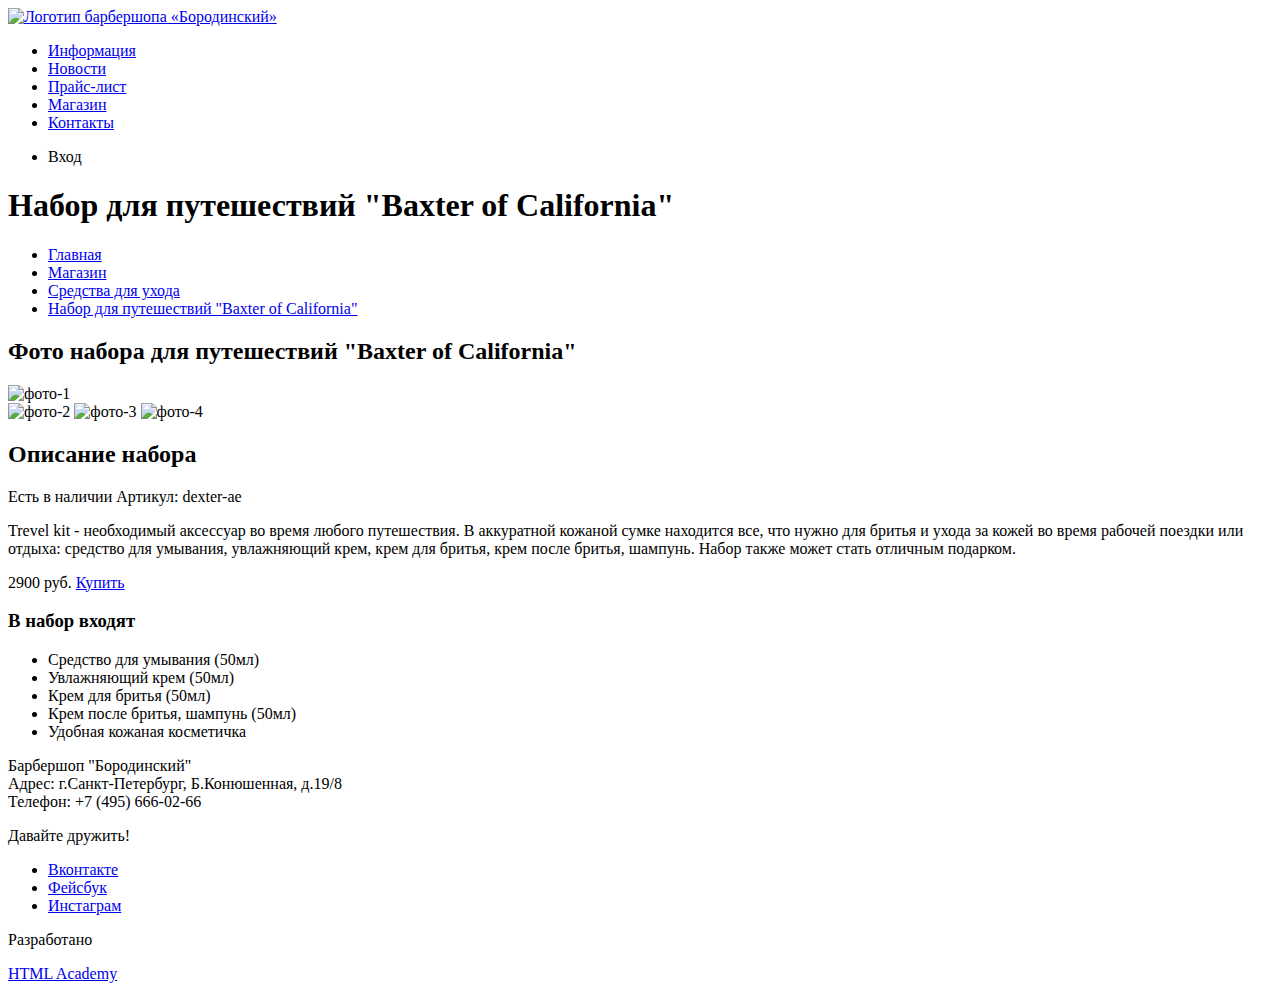
==== catalog-item.html @ 7a518662 "Разметка страниц" ====
<!DOCTYPE html>
<html lang="ru">

<head>
  <meta charset="utf-8">
  <title>Набор для путешествий "Baxter of California"</title>
</head>

<body>
  <header class="main-header">
    <nav class="main-navigation">
      <a href="index.html" class="main-header-logo">
          <img src="img/index-logo.svg" width="368" height="204" alt="Логотип барбершопа «Бородинский»">
        </a>
      <ul class="site-navigation">
        <li><a href="info.html">Информация</a></li>
        <li><a href="news.html">Новости</a></li>
        <li><a href="price.html">Прайс-лист</a></li>
        <li><a href="catalog.html">Магазин</a></li>
        <li><a href="contacts.html">Контакты</a></li>
      </ul>
      <ul class="user-navigation">
        <li class="login-link">Вход</li>
      </ul>
    </nav>
  </header>

  <main class="item-container">
    <h1 class="product-title">Набор для путешествий "Baxter of California"</h1>
    <ul class="catalog-navigation">
      <li><a href="index.html">Главная</a></li>
      <li><a href="catalog.html">Магазин</a></li>
      <li><a href="care.html">Средства для ухода</a></li>
      <li><a href="catalog-item.html">Набор для путешествий "Baxter of California"</a></li>
    </ul>

    <section class="photo">
      <h2 class="visually-hidden">Фото набора для путешествий "Baxter of California"</h2>
      <div class="big-photo">
        <img scr="img/item-photo-1.jpg" width="300" height="300" alt="фото-1">
      </div>
      <div class="small-photo">
        <img scr="img/item-photo-2.jpg" width="90" height="90" alt="фото-2">
        <img scr="img/item-photo-3.jpg" width="90" height="90" alt="фото-3">
        <img scr="img/item-photo-4.jpg" width="90" height="90" alt="фото-4">
      </div>
    </section>

    <section class="product">
      <h2 class="visually-hidden">Описание набора</h2>
      <span class="available">Есть в наличии</span>
      <span class="article-number">Артикул: dexter-ae</span>
      <p class="description-product">Trevel kit - необходимый аксессуар во время любого путешествия. В аккуратной кожаной сумке находится все, что нужно для бритья и ухода за кожей во время рабочей поездки или отдыха: средство для умывания, увлажняющий крем, крем для бритья, крем после
        бритья, шампунь. Набор также может стать отличным подарком.</p>
      <div class="price">
        <span class="price-rub">2900 руб.</span>
        <span class="buy">
            <a href="#" class="buy-button">Купить<a>
          </span>
      </div>
      <h3 class="complete">В набор входят</h2>
          <ul class="complete-name">
            <li>Средство для умывания (50мл)</li>
            <li>Увлажняющий крем (50мл)</li>
            <li>Крем для бритья (50мл)</li>
            <li>Крем после бритья, шампунь (50мл)</li>
            <li>Удобная кожаная косметичка</li>
          </ul>
      </section>
    </main>
    
    <footer class="main-footer">
      <p class="footer-contacts">
        Барбершоп "Бородинский" <br>
        Адрес: г.Санкт-Петербург, Б.Конюшенная, д.19/8 <br>
        Телефон: +7 (495) 666-02-66
      </p>
      <div class="footer-social">
        <p>Давайте дружить!</p>
        <ul>
          <li><a class="social-btn social-btn-vk" href="#">Вконтакте</a></li>
          <li><a class="social-btn social-btn-fb" href="#">Фейсбук</a></li>
          <li><a class="social-btn social-btn-inst" href="#">Инстаграм</a></li>
        </ul>
      </div>
      <p class="footer-copyright">
        <p>Разработано</p>
        <a class="btn" href="htmlacademy.ru">HTML Academy</a>
      </p>
    </footer>
  </body>
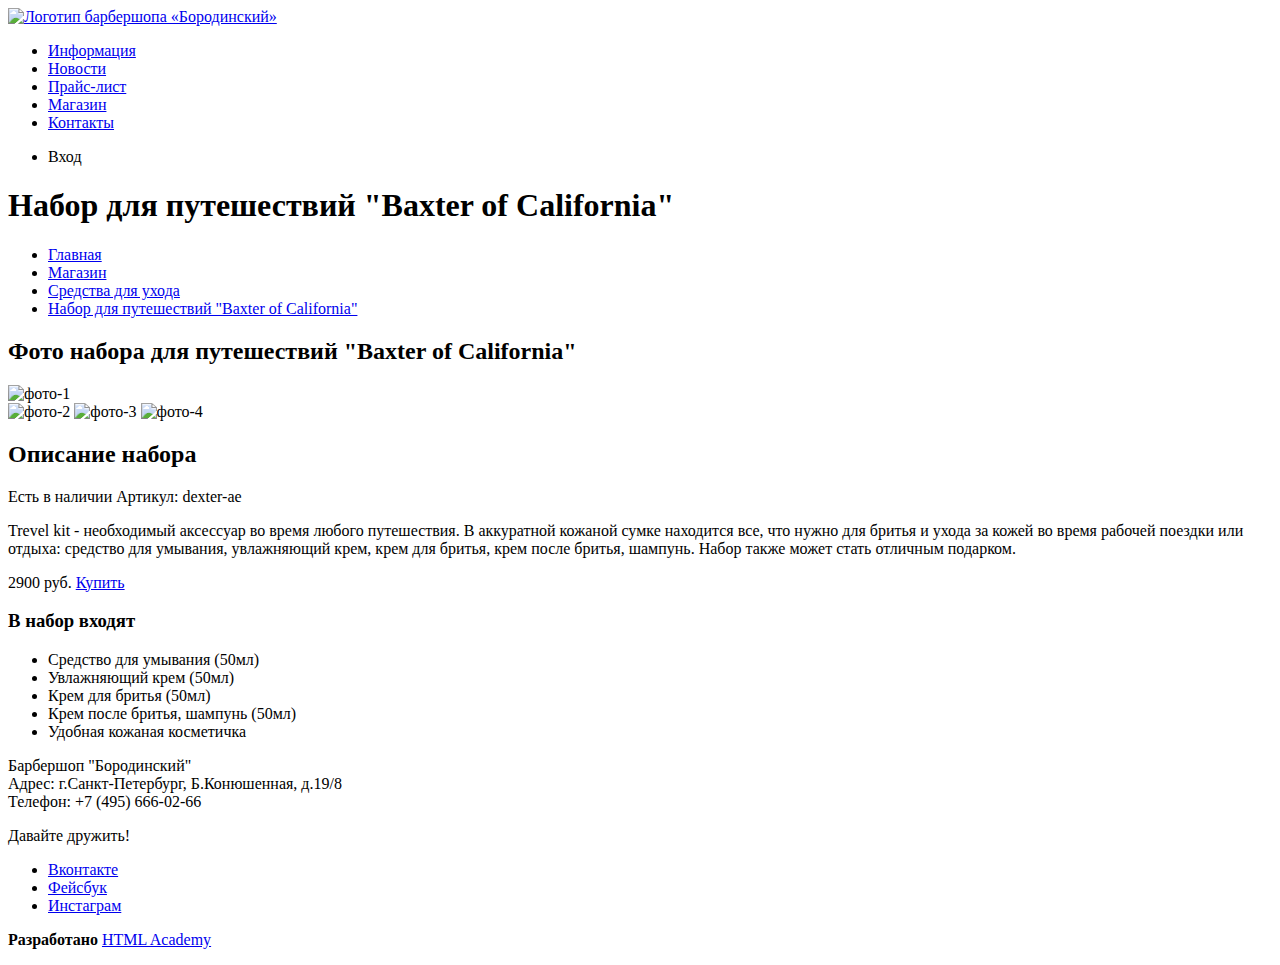
==== commit 35d6425a: "Разметка страниц. Валидация" ====
--- a/catalog-item.html
+++ b/catalog-item.html
@@ -37,12 +37,12 @@
     <section class="photo">
       <h2 class="visually-hidden">Фото набора для путешествий "Baxter of California"</h2>
       <div class="big-photo">
-        <img scr="img/item-photo-1.jpg" width="300" height="300" alt="фото-1">
+        <img src="img/item-photo-1.jpg" width="300" height="300" alt="фото-1">
       </div>
       <div class="small-photo">
-        <img scr="img/item-photo-2.jpg" width="90" height="90" alt="фото-2">
-        <img scr="img/item-photo-3.jpg" width="90" height="90" alt="фото-3">
-        <img scr="img/item-photo-4.jpg" width="90" height="90" alt="фото-4">
+        <img src="img/item-photo-2.jpg" width="90" height="90" alt="фото-2">
+        <img src="img/item-photo-3.jpg" width="90" height="90" alt="фото-3">
+        <img src="img/item-photo-4.jpg" width="90" height="90" alt="фото-4">
       </div>
     </section>
 
@@ -55,10 +55,10 @@
       <div class="price">
         <span class="price-rub">2900 руб.</span>
         <span class="buy">
-            <a href="#" class="buy-button">Купить<a>
+            <a href="#" class="buy-button">Купить</a>
           </span>
       </div>
-      <h3 class="complete">В набор входят</h2>
+      <h3 class="complete">В набор входят</h3>
           <ul class="complete-name">
             <li>Средство для умывания (50мл)</li>
             <li>Увлажняющий крем (50мл)</li>
@@ -68,7 +68,7 @@
           </ul>
       </section>
     </main>
-    
+
     <footer class="main-footer">
       <p class="footer-contacts">
         Барбершоп "Бородинский" <br>
@@ -84,7 +84,7 @@
         </ul>
       </div>
       <p class="footer-copyright">
-        <p>Разработано</p>
+        <b>Разработано</b>
         <a class="btn" href="htmlacademy.ru">HTML Academy</a>
       </p>
     </footer>
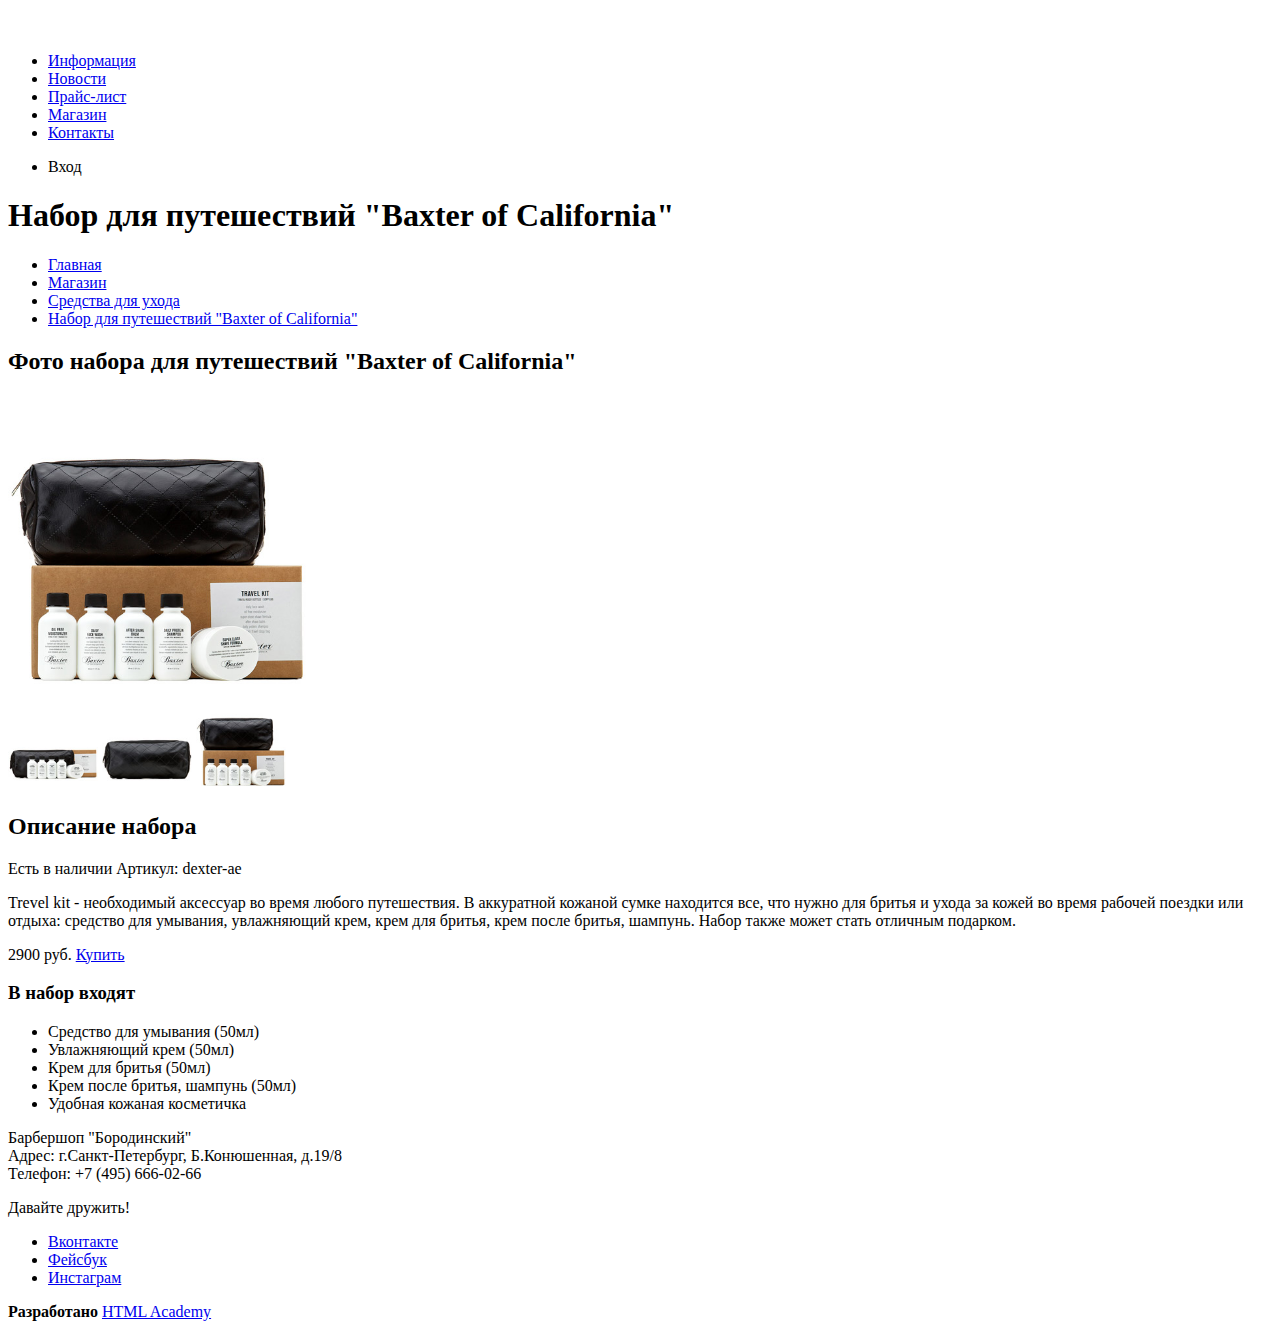
==== commit ff0d4eb2: "Изображения" ====
--- a/catalog-item.html
+++ b/catalog-item.html
@@ -10,7 +10,7 @@
   <header class="main-header">
     <nav class="main-navigation">
       <a href="index.html" class="main-header-logo">
-          <img src="img/index-logo.svg" width="368" height="204" alt="Логотип барбершопа «Бородинский»">
+          <img src="img/index-logo.svg" width="111" height="24" alt="Логотип барбершопа «Бородинский»">
         </a>
       <ul class="site-navigation">
         <li><a href="info.html">Информация</a></li>
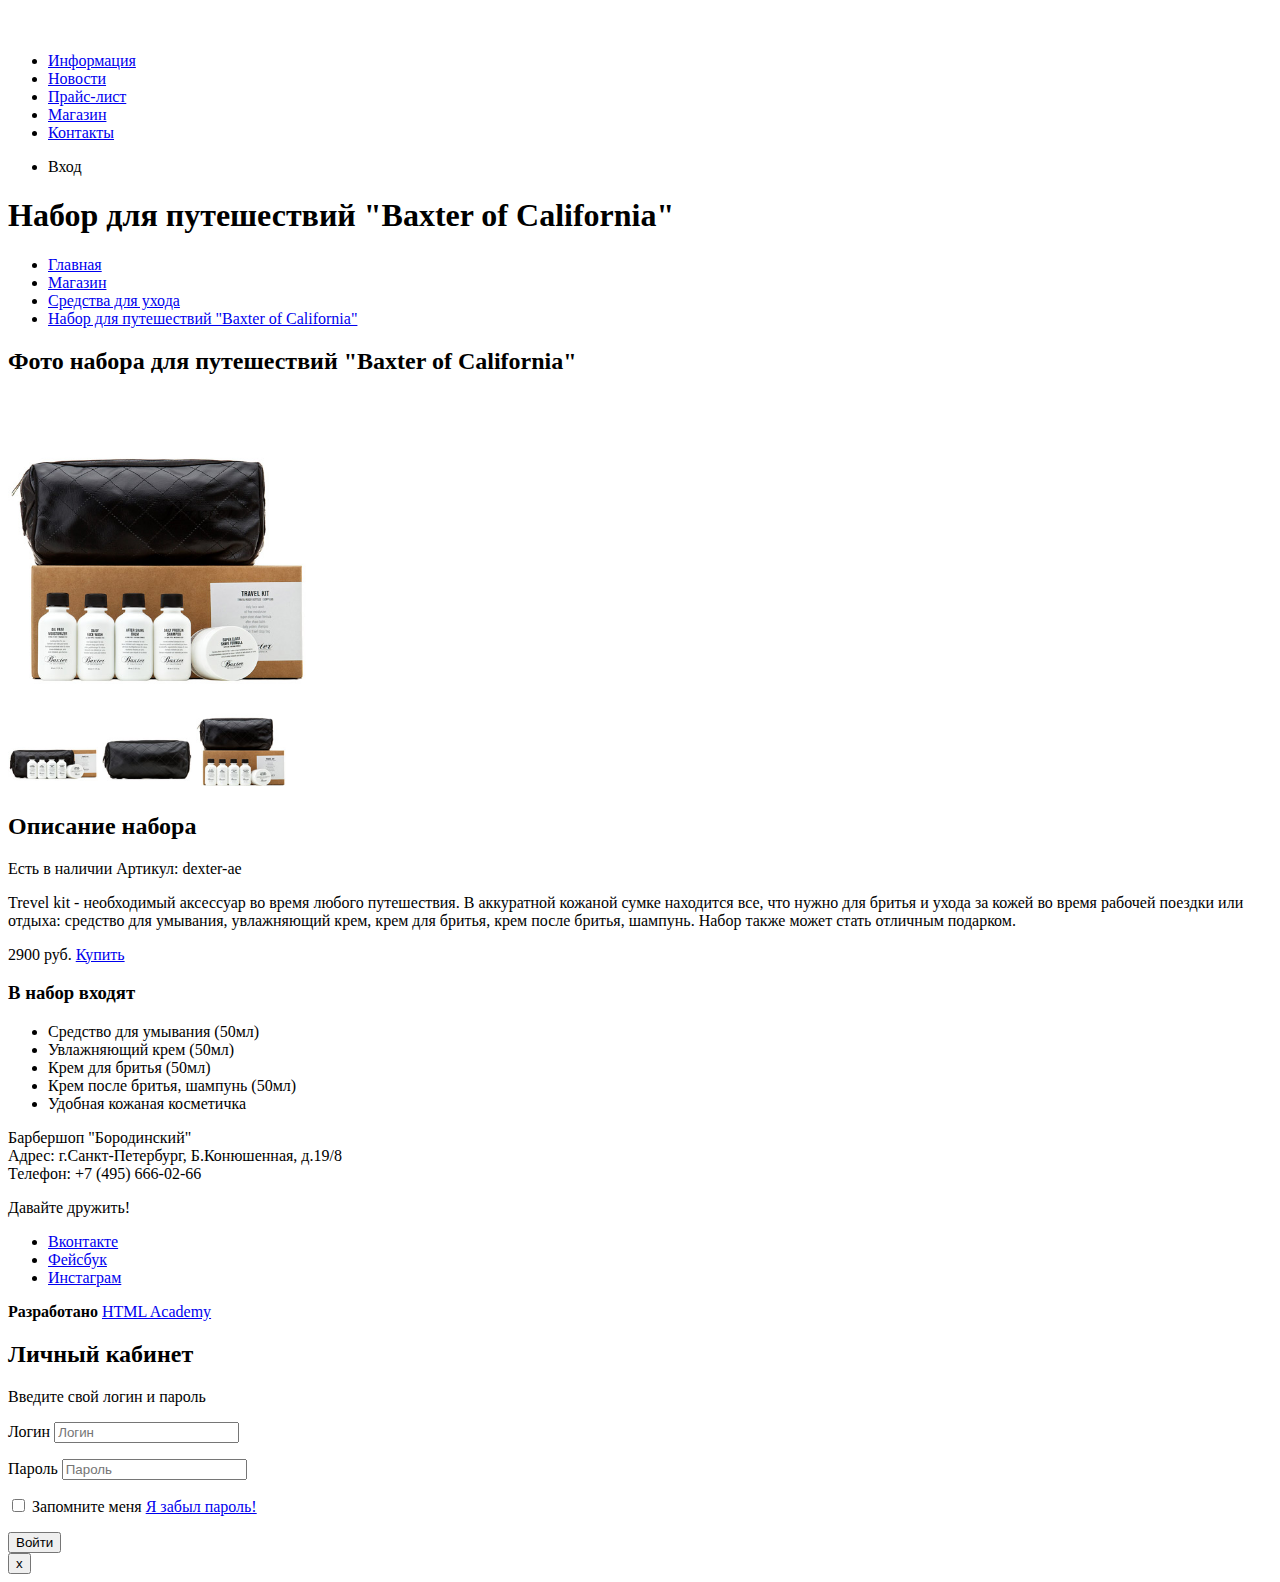
==== commit 509315bc: "Добавление форм" ====
--- a/catalog-item.html
+++ b/catalog-item.html
@@ -59,33 +59,54 @@
           </span>
       </div>
       <h3 class="complete">В набор входят</h3>
-          <ul class="complete-name">
-            <li>Средство для умывания (50мл)</li>
-            <li>Увлажняющий крем (50мл)</li>
-            <li>Крем для бритья (50мл)</li>
-            <li>Крем после бритья, шампунь (50мл)</li>
-            <li>Удобная кожаная косметичка</li>
-          </ul>
-      </section>
-    </main>
+      <ul class="complete-name">
+        <li>Средство для умывания (50мл)</li>
+        <li>Увлажняющий крем (50мл)</li>
+        <li>Крем для бритья (50мл)</li>
+        <li>Крем после бритья, шампунь (50мл)</li>
+        <li>Удобная кожаная косметичка</li>
+      </ul>
+    </section>
+  </main>
 
-    <footer class="main-footer">
-      <p class="footer-contacts">
-        Барбершоп "Бородинский" <br>
-        Адрес: г.Санкт-Петербург, Б.Конюшенная, д.19/8 <br>
-        Телефон: +7 (495) 666-02-66
+  <footer class="main-footer">
+    <p class="footer-contacts">
+      Барбершоп "Бородинский" <br> Адрес: г.Санкт-Петербург, Б.Конюшенная, д.19/8 <br> Телефон: +7 (495) 666-02-66
+    </p>
+    <div class="footer-social">
+      <p>Давайте дружить!</p>
+      <ul>
+        <li><a class="social-btn social-btn-vk" href="#">Вконтакте</a></li>
+        <li><a class="social-btn social-btn-fb" href="#">Фейсбук</a></li>
+        <li><a class="social-btn social-btn-inst" href="#">Инстаграм</a></li>
+      </ul>
+    </div>
+    <p class="footer-copyright">
+      <b>Разработано</b>
+      <a class="btn" href="htmlacademy.ru">HTML Academy</a>
+    </p>
+  </footer>
+
+  <section class="modal modal-login">
+    <h2>Личный кабинет</h2>
+    <p>Введите свой логин и пароль</p>
+    <form class="login-form" action="https://echo.htmlacademy.ru" method="post">
+      <p>
+        <label class="visually-hidden" for="user-login">Логин</label>
+        <input class="login-icon-user" id="user-login" type="text" name="login" placeholder="Логин">
       </p>
-      <div class="footer-social">
-        <p>Давайте дружить!</p>
-        <ul>
-          <li><a class="social-btn social-btn-vk" href="#">Вконтакте</a></li>
-          <li><a class="social-btn social-btn-fb" href="#">Фейсбук</a></li>
-          <li><a class="social-btn social-btn-inst" href="#">Инстаграм</a></li>
-        </ul>
-      </div>
-      <p class="footer-copyright">
-        <b>Разработано</b>
-        <a class="btn" href="htmlacademy.ru">HTML Academy</a>
+      <p>
+        <label class="visually-hidden" for="user-password">Пароль</label>
+        <input class="password-icon-user" id="user-password" type="password" name="password" placeholder="Пароль">
       </p>
-    </footer>
-  </body>
+      <p class="login-password-info">
+        <input class="visually-hidden" id="login-password-info" type="checkbox" name="remember">
+        <span class="checkbox-indicator"></span>
+        <label for="login-password-info">Запомните меня</label>
+        <a class="restore" href="#">Я забыл пароль!</a>
+      </p>
+      <button class="button" type="submit">Войти</button>
+    </form>
+    <button class="modal modal-close" type="button">x</button>
+  </section>
+</body>
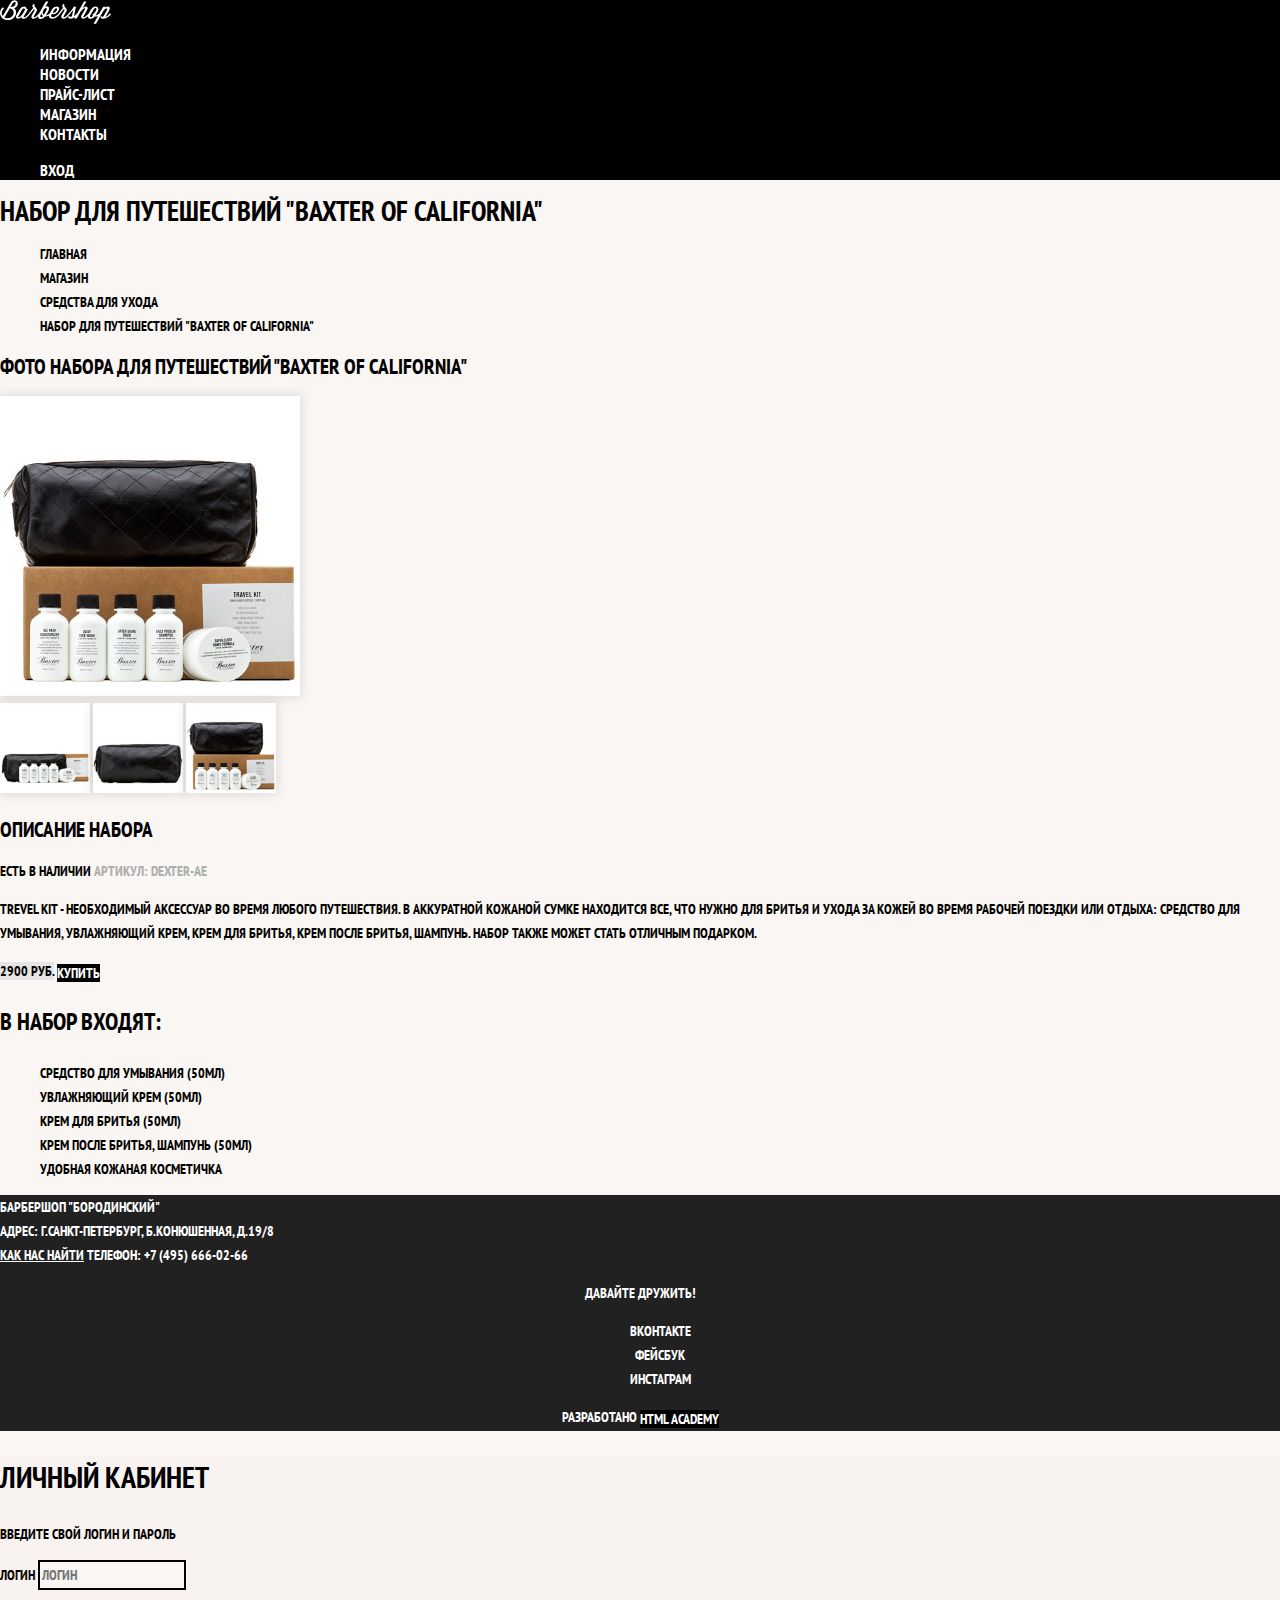
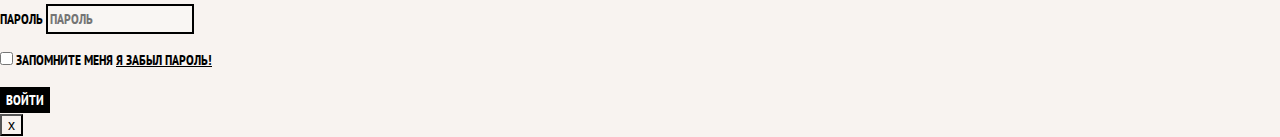
==== commit f045450c: "Начало стилизации" ====
--- a/catalog-item.html
+++ b/catalog-item.html
@@ -4,9 +4,12 @@
 <head>
   <meta charset="utf-8">
   <title>Набор для путешествий "Baxter of California"</title>
+  <link href="https://fonts.googleapis.com/css?family=PT+Sans+Narrow:400,700&amp;subset=latin,cyrillic" rel="stylesheet">
+  <link href="css/normalize.css" rel="stylesheet">
+  <link href="css/style.css" rel="stylesheet">
 </head>
 
-<body>
+<body class="inner-page">
   <header class="main-header">
     <nav class="main-navigation">
       <a href="index.html" class="main-header-logo">
@@ -55,10 +58,10 @@
       <div class="price">
         <span class="price-rub">2900 руб.</span>
         <span class="buy">
-            <a href="#" class="buy-button">Купить</a>
+            <a href="#" class="button">Купить</a>
           </span>
       </div>
-      <h3 class="complete">В набор входят</h3>
+      <h3 class="complete">В набор входят:</h3>
       <ul class="complete-name">
         <li>Средство для умывания (50мл)</li>
         <li>Увлажняющий крем (50мл)</li>
@@ -71,19 +74,20 @@
 
   <footer class="main-footer">
     <p class="footer-contacts">
-      Барбершоп "Бородинский" <br> Адрес: г.Санкт-Петербург, Б.Конюшенная, д.19/8 <br> Телефон: +7 (495) 666-02-66
+      Барбершоп "Бородинский" <br> Адрес: г.Санкт-Петербург, Б.Конюшенная, д.19/8 <br>
+      <a href="map.html">Как нас найти</a> Телефон: +7 (495) 666-02-66
     </p>
     <div class="footer-social">
-      <p>Давайте дружить!</p>
+      <b>Давайте дружить!</b>
       <ul>
-        <li><a class="social-btn social-btn-vk" href="#">Вконтакте</a></li>
-        <li><a class="social-btn social-btn-fb" href="#">Фейсбук</a></li>
-        <li><a class="social-btn social-btn-inst" href="#">Инстаграм</a></li>
+        <li><a class="social-btn" href="#">Вконтакте</a></li>
+        <li><a class="social-btn" href="#">Фейсбук</a></li>
+        <li><a class="social-btn" href="#">Инстаграм</a></li>
       </ul>
     </div>
     <p class="footer-copyright">
       <b>Разработано</b>
-      <a class="btn" href="htmlacademy.ru">HTML Academy</a>
+      <a class="button" href="htmlacademy.ru">HTML Academy</a>
     </p>
   </footer>
 
--- a/css/style.css
+++ b/css/style.css
@@ -0,0 +1,345 @@
+body {
+  margin: 0;
+  padding: 0;
+  font-family: "PT Sans Narrow", Arial, sans-serif;
+  font-size: 14px;
+  line-height: 24px;
+  font-weight: 700;
+  color: #ffffff;
+  text-transform: uppercase;
+  background-color: #000000;
+  background-image: url("img/index-backgroundg.jpg");
+  background-position: top center;
+  background-repeat: no-repeat;
+}
+
+.inner-page {
+  color: #000000;
+  background-color: #f9f6f3;
+  background-image: url("img/index-background-light.jpg");
+  background-position: 0 0;
+  background-repeat: repeat;
+}
+
+a {
+  text-decoration: none;
+}
+
+.main-navigation {
+  font-size: 16px;
+  line-height: 20px;
+  color: #ffffff;
+  background-color: #000000;
+}
+
+.site-navigation,
+.user-navigation {
+  list-style: none;
+}
+
+.site-navigation a,
+.user-navigation a {
+  color: #ffffff;
+}
+
+.site-navigation a:hover,
+.site-navigation a:focus,
+.user-navigation a:hover,
+.user-navigation a:focus {
+  background-color: #242424;
+}
+
+.features-list {
+  list-style: none;
+}
+
+.feature-item {
+  text-align: center;
+}
+
+.feature-item h3 {
+  font-size: 30px;
+  line-height: 42px;
+}
+
+.index-columns {
+  color: #000000;
+  background-color: #f8f5f2;
+  background-image: url("img/index-background-light.jpg");
+  background-position: 0 0;
+  background-repeat: repeat;
+}
+
+.index-columns h2 {
+  font-size: 30px;
+  line-height: 42px;
+}
+
+.news-list {
+  list-style: none;
+}
+
+.news-item time {
+  text-transform: none;
+}
+
+.gallery-content {
+  background-color: #cccccc;
+  border: 7px solid #ffffff;
+}
+
+.button {
+  font: inherit;
+  text-align: center;
+  color: #ffffff;
+  vertical-align: middle;
+  text-transform: uppercase;
+  background-color: #000000;
+  border: none;
+}
+
+.button:hover,
+.button:focus,
+.button:active {
+  background-color: #663d15;
+}
+
+.appointment-item input {
+  font: inherit;
+  background-color: transparent;
+  border: 2px solid #000000;
+}
+
+.appointment-item input:focus {
+  border-color: #663d15;
+}
+
+.main-footer {
+  color: #ffffff;
+  background-color: #212121;
+  background-image: url("img/index-background-dark.jpg");
+  background-position: 0 0;
+  background-repeat: repeat;
+}
+
+.footer-contacts a {
+  color: #ffffff;
+  text-decoration: underline;
+}
+
+.footer-contacts a:hover,
+.footer-contacts a:focus {
+  text-decoration: none;
+}
+
+.footer-social {
+  text-align: center;
+}
+
+.footer-social ul {
+  list-style: none;
+}
+
+.social-btn {
+  color: #ffffff;
+}
+
+.footer-copyright {
+  text-align: center;
+}
+
+.footer-copyright .button:hover,
+.footer-copyright .button:focus {
+  color: #000000;
+  background-color: #ffffff;
+}
+
+.modal {
+  color: #000000;
+  background-color: #f8f3f0;
+  background-image: url("img/index-background-light.jpg");
+  background-position: 0 0;
+  background-repeat: repeat;
+}
+
+.modal h2 {
+  font-size: 30px;
+  line-height: 42px;
+}
+
+.login-form input[type="text"],
+.login-form input[type="password"] {
+  font: inherit;
+  color: #000000;
+  text-transform: uppercase;
+  background-color: #f9f6f3;
+  border: 2px solid #000000;
+}
+
+.login-form input:focus {
+  border-color: #663d15;
+}
+
+.login-checkbox:hover,
+.login-checkbox:focus {
+  color: #663d15;
+}
+
+.login-form input:focus {
+  border-color: #663d15;
+}
+
+.login-checkbox:hover,
+.login-checkbox:focus {
+  color: #663d15;
+}
+
+.restore {
+  color: #000000;
+  text-decoration: underline;
+}
+
+.restore:hover,
+.restore:focus {
+  text-decoration: none;
+}
+
+.catalog-title {
+  font-size: 30px;
+  line-height: 42px;
+}
+
+.catalog-navigation {
+  list-style: none;
+}
+
+.catalog-navigation a {
+  color: #000000;
+}
+
+.catalog-navigation a:hover,
+.catalog-navigation a:focus {
+  text-decoration: underline;
+}
+
+a.breadcrumbs-current {
+  color: #aba9a7;
+}
+
+a.breadcrumbs-current:hover {
+  text-decoration: none;
+}
+
+.filter fieldset {
+  border: none;
+}
+
+.filter legend {
+  font-size: 24px;
+  line-height: 30px;
+}
+
+.filter ul {
+  list-style: none;
+  line-height: 18px;
+}
+
+.filter-input:hover+label,
+.filter-input:focus+label {
+  color: #663d15;
+}
+
+.filter-input:disabled+label {
+  color: #000000;
+  opacity: 0.5;
+}
+
+.product-list {
+  list-style: none;
+}
+
+.catalog-item {
+  background-color: #f8f8f8;
+  box-shadow: 0 0 10px rgba(0, 0, 0, 0.1);
+}
+
+.catalog-item:hover {
+  box-shadow: 0 0 10px rgba(0, 0, 0, 0.2);
+}
+
+.catalog-item a {
+  color: #000000;
+}
+
+.catalog-item h3 {
+  font-size: 14px;
+  line-height: 18px;
+  text-transform: none;
+}
+
+.price .price-rub {
+  font-size: 14px;
+  line-height: 20px;
+  text-align: center;
+  background-color: #e5e5e5;
+}
+
+.price .button {
+  line-height: 20px;
+  color: #ffffff;
+}
+
+.pagination-list {
+  list-style: none;
+}
+
+.pagination-item a {
+  color: #ffffff;
+  background-color: #000000;
+}
+
+.pagination-item a:hover,
+.pagination-item a:focus,
+.pagination-item a:active {
+  background-color: #663d15;
+}
+
+.pagination-item-current a {
+  color: #000000;
+  background-color: #ffffff;
+}
+
+.pagination-item-current a:hover,
+.pagination-item-current a:focus,
+.pagination-item-current a:active {
+  color: #000000;
+  background-color: #ffffff;
+}
+
+.big-photo img {
+  box-shadow: 0 0 10px 2px rgba(0, 0, 0, 0.1);
+}
+
+.small-photo img {
+  box-shadow: 0 0 10px 2px rgba(0, 0, 0, 0.1);
+}
+
+.article-number {
+  text-align: right;
+  color: #aeaeae;
+}
+
+.price-rub {
+  line-height: 20px;
+  text-align: center;
+  background-color: #e5e5e5;
+}
+
+.complete {
+  font-size: 24px;
+  line-height: 30px;
+}
+
+.complete-name {
+  list-style: none;
+}
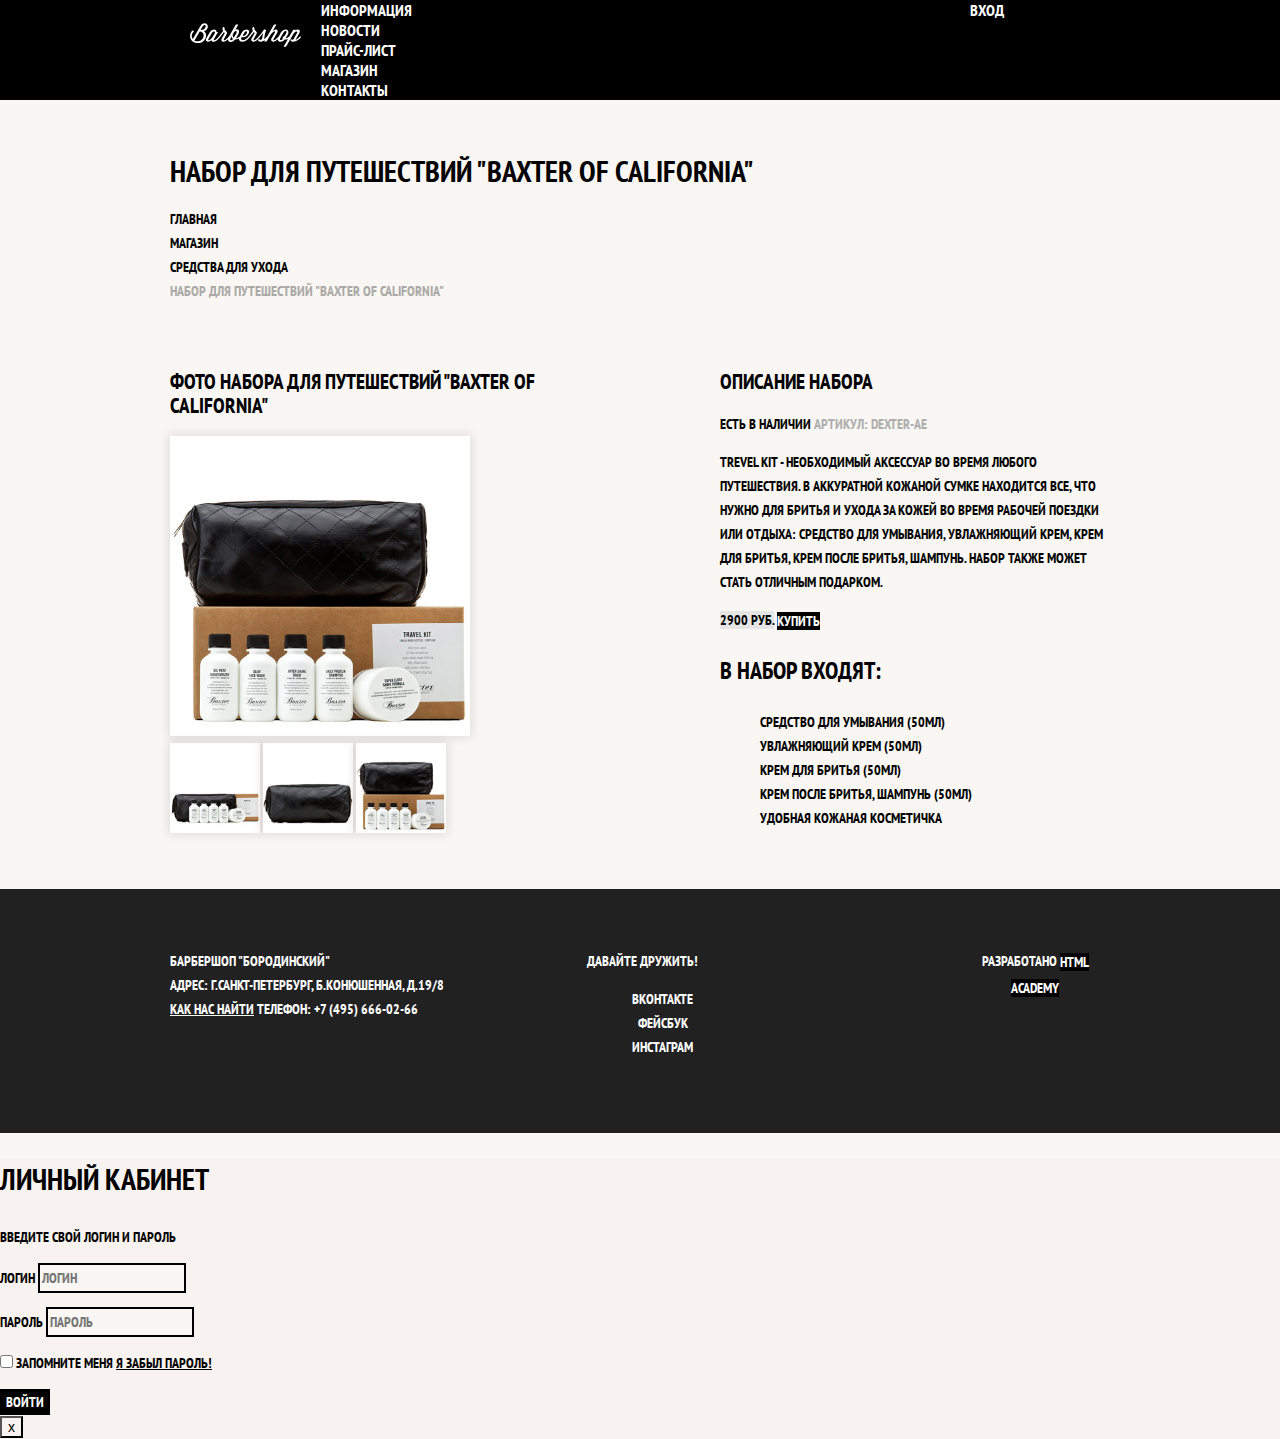
==== commit 8a130088: "Построение сетки" ====
--- a/catalog-item.html
+++ b/catalog-item.html
@@ -11,7 +11,7 @@
 
 <body class="inner-page">
   <header class="main-header">
-    <nav class="main-navigation">
+    <nav class="main-navigation container">
       <a href="index.html" class="main-header-logo">
           <img src="img/index-logo.svg" width="111" height="24" alt="Логотип барбершопа «Бородинский»">
         </a>
@@ -28,67 +28,70 @@
     </nav>
   </header>
 
-  <main class="item-container">
-    <h1 class="product-title">Набор для путешествий "Baxter of California"</h1>
+  <main class="container">
+    <h1 class="catalog-title">Набор для путешествий "Baxter of California"</h1>
     <ul class="catalog-navigation">
       <li><a href="index.html">Главная</a></li>
       <li><a href="catalog.html">Магазин</a></li>
       <li><a href="care.html">Средства для ухода</a></li>
-      <li><a href="catalog-item.html">Набор для путешествий "Baxter of California"</a></li>
+      <li><a class="breadcrumbs-current">Набор для путешествий "Baxter of California"</a></li>
     </ul>
+    <div class="catalog-columns">
+      <section class="photo">
+        <h2 class="visually-hidden">Фото набора для путешествий "Baxter of California"</h2>
+        <div class="big-photo">
+          <img src="img/item-photo-1.jpg" width="300" height="300" alt="фото-1">
+        </div>
+        <div class="small-photo">
+          <img src="img/item-photo-2.jpg" width="90" height="90" alt="фото-2">
+          <img src="img/item-photo-3.jpg" width="90" height="90" alt="фото-3">
+          <img src="img/item-photo-4.jpg" width="90" height="90" alt="фото-4">
+        </div>
+      </section>
 
-    <section class="photo">
-      <h2 class="visually-hidden">Фото набора для путешествий "Baxter of California"</h2>
-      <div class="big-photo">
-        <img src="img/item-photo-1.jpg" width="300" height="300" alt="фото-1">
-      </div>
-      <div class="small-photo">
-        <img src="img/item-photo-2.jpg" width="90" height="90" alt="фото-2">
-        <img src="img/item-photo-3.jpg" width="90" height="90" alt="фото-3">
-        <img src="img/item-photo-4.jpg" width="90" height="90" alt="фото-4">
-      </div>
-    </section>
-
-    <section class="product">
-      <h2 class="visually-hidden">Описание набора</h2>
-      <span class="available">Есть в наличии</span>
-      <span class="article-number">Артикул: dexter-ae</span>
-      <p class="description-product">Trevel kit - необходимый аксессуар во время любого путешествия. В аккуратной кожаной сумке находится все, что нужно для бритья и ухода за кожей во время рабочей поездки или отдыха: средство для умывания, увлажняющий крем, крем для бритья, крем после
-        бритья, шампунь. Набор также может стать отличным подарком.</p>
-      <div class="price">
-        <span class="price-rub">2900 руб.</span>
-        <span class="buy">
+      <section class="product-info">
+        <h2 class="visually-hidden">Описание набора</h2>
+        <span class="available">Есть в наличии</span>
+        <span class="article-number">Артикул: dexter-ae</span>
+        <p class="description-product">Trevel kit - необходимый аксессуар во время любого путешествия. В аккуратной кожаной сумке находится все, что нужно для бритья и ухода за кожей во время рабочей поездки или отдыха: средство для умывания, увлажняющий крем, крем для бритья, крем
+          после бритья, шампунь. Набор также может стать отличным подарком.</p>
+        <div class="price">
+          <span class="price-rub">2900 руб.</span>
+          <span class="buy">
             <a href="#" class="button">Купить</a>
           </span>
-      </div>
-      <h3 class="complete">В набор входят:</h3>
-      <ul class="complete-name">
-        <li>Средство для умывания (50мл)</li>
-        <li>Увлажняющий крем (50мл)</li>
-        <li>Крем для бритья (50мл)</li>
-        <li>Крем после бритья, шампунь (50мл)</li>
-        <li>Удобная кожаная косметичка</li>
-      </ul>
-    </section>
+        </div>
+        <h3 class="complete">В набор входят:</h3>
+        <ul class="complete-name">
+          <li>Средство для умывания (50мл)</li>
+          <li>Увлажняющий крем (50мл)</li>
+          <li>Крем для бритья (50мл)</li>
+          <li>Крем после бритья, шампунь (50мл)</li>
+          <li>Удобная кожаная косметичка</li>
+        </ul>
+      </section>
+    </div>
   </main>
 
   <footer class="main-footer">
-    <p class="footer-contacts">
-      Барбершоп "Бородинский" <br> Адрес: г.Санкт-Петербург, Б.Конюшенная, д.19/8 <br>
-      <a href="map.html">Как нас найти</a> Телефон: +7 (495) 666-02-66
-    </p>
-    <div class="footer-social">
-      <b>Давайте дружить!</b>
-      <ul>
-        <li><a class="social-btn" href="#">Вконтакте</a></li>
-        <li><a class="social-btn" href="#">Фейсбук</a></li>
-        <li><a class="social-btn" href="#">Инстаграм</a></li>
-      </ul>
+    <div class="container">
+      <p class="footer-contacts">
+        Барбершоп "Бородинский" <br> Адрес: г.Санкт-Петербург, Б.Конюшенная, д.19/8 <br>
+        <a href="map.html">Как нас найти</a> Телефон: +7 (495) 666-02-66
+      </p>
+      <div class="footer-social">
+        <b>Давайте дружить!</b>
+        <ul>
+          <li><a class="social-btn" href="#">Вконтакте</a></li>
+          <li><a class="social-btn" href="#">Фейсбук</a></li>
+          <li><a class="social-btn" href="#">Инстаграм</a></li>
+        </ul>
+      </div>
+      <p class="footer-copyright">
+        <b>Разработано</b>
+        <a class="button" href="htmlacademy.ru">HTML Academy</a>
+      </p>
     </div>
-    <p class="footer-copyright">
-      <b>Разработано</b>
-      <a class="button" href="htmlacademy.ru">HTML Academy</a>
-    </p>
   </footer>
 
   <section class="modal modal-login">
--- a/css/style.css
+++ b/css/style.css
@@ -13,6 +13,16 @@
   background-repeat: no-repeat;
 }
 
+.container {
+  width: 940px;
+  margin: 0 auto;
+  padding: 0 10px;
+}
+
+.main-header {
+  margin-bottom: 75px;
+}
+
 .inner-page {
   color: #000000;
   background-color: #f9f6f3;
@@ -21,39 +31,100 @@
   background-repeat: repeat;
 }
 
+.inner-page .main-header {
+  margin-bottom: 50px;
+  background-color: #000000;
+}
+
+.inner-page .main-header-logo {
+  order: 0;
+  width: 111px;
+  height: 24px;
+  padding: 23px 20px;
+}
+
 a {
   text-decoration: none;
 }
 
 .main-navigation {
+  display: flex;
+  flex-direction: column;
+  align-items: center;
   font-size: 16px;
   line-height: 20px;
   color: #ffffff;
   background-color: #000000;
 }
 
-.site-navigation,
+.inner-page .main-navigation {
+  align-items: flex-start;
+  flex-direction: row;
+}
+
+.main-header-logo {
+  order: 2;
+  width: 368px;
+  height: 153px;
+}
+
+.main-navigation-wrapper {
+  width: 100%;
+  margin-bottom: 60px;
+  background-color: #000000;
+}
+
+.main-navigation-wrapper .container {
+  display: flex;
+  justify-content: space-between;
+}
+
+.site-navigation {
+  width: 620px;
+  margin: 0;
+  padding: 0;
+  list-style: none;
+}
+
 .user-navigation {
-  list-style: none;
-}
-
-.site-navigation a,
-.user-navigation a {
-  color: #ffffff;
-}
-
-.site-navigation a:hover,
-.site-navigation a:focus,
-.user-navigation a:hover,
-.user-navigation a:focus {
+  width: 140px;
+  margin: 0;
+  padding: 0;
+  list-style: none;
+}
+
+.inner-page .user-navigation {
+  margin-left: auto;
+}
+
+.catalog-title {
+  margin: 0;
+  margin-bottom: 15px;
+  padding: 0;
+}
+
+.site-navigation a, .user-navigation a {
+  color: #ffffff;
+}
+
+.site-navigation a:hover, .site-navigation a:focus, .user-navigation a:hover, .user-navigation a:focus {
   background-color: #242424;
 }
 
+.features {
+  margin-bottom: 80px;
+}
+
 .features-list {
+  display: flex;
+  justify-content: space-between;
+  margin: 0;
+  padding: 0;
   list-style: none;
 }
 
 .feature-item {
+  width: 300px;
   text-align: center;
 }
 
@@ -63,6 +134,10 @@
 }
 
 .index-columns {
+  display: flex;
+  justify-content: space-between;
+  padding: 50px 80px;
+  margin-bottom: 35px;
   color: #000000;
   background-color: #f8f5f2;
   background-image: url("img/index-background-light.jpg");
@@ -75,12 +150,20 @@
   line-height: 42px;
 }
 
+.news {
+  width: 380px;
+}
+
 .news-list {
   list-style: none;
 }
 
 .news-item time {
   text-transform: none;
+}
+
+.gallery {
+  width: 300px;
 }
 
 .gallery-content {
@@ -88,6 +171,10 @@
   border: 7px solid #ffffff;
 }
 
+.contacts {
+  width: 380px;
+}
+
 .button {
   font: inherit;
   text-align: center;
@@ -98,10 +185,12 @@
   border: none;
 }
 
-.button:hover,
-.button:focus,
-.button:active {
+.button:hover, .button:focus, .button:active {
   background-color: #663d15;
+}
+
+.appointment {
+  width: 300px;
 }
 
 .appointment-item input {
@@ -114,7 +203,54 @@
   border-color: #663d15;
 }
 
+.inner-page .catalog-navigation {
+  padding: 0;
+  margin: 0;
+  margin-bottom: 50px;
+}
+
+.catalog-columns {
+  display: flex;
+  justify-content: space-between;
+}
+
+.filter {
+  width: 180px;
+}
+
+.product {
+  width: 700px;
+}
+
+.product-list {
+  display: flex;
+  flex-wrap: wrap;
+  padding: 0;
+  margin: 0;
+  list-style: none;
+}
+
+.catalog-item {
+  width: 220px;
+  margin-bottom: 20px;
+  margin-right: 20px;
+}
+
+.catalog-item:nth-child(3n) {
+  margin-right: 0;
+}
+
+.photo {
+  width: 460px;
+}
+
+.product-info {
+  width: 390px;
+}
+
 .main-footer {
+  padding: 60px 0;
+  margin-top: 65px;
   color: #ffffff;
   background-color: #212121;
   background-image: url("img/index-background-dark.jpg");
@@ -122,17 +258,32 @@
   background-repeat: repeat;
 }
 
+.inner-page .main-footer {
+  margin-top: 45px;
+}
+
+.main-footer .container {
+  display: flex;
+}
+
+.footer-contacts {
+  width: 320px;
+  margin: 0;
+  margin-right: 80px;
+}
+
 .footer-contacts a {
   color: #ffffff;
   text-decoration: underline;
 }
 
-.footer-contacts a:hover,
-.footer-contacts a:focus {
+.footer-contacts a:hover, .footer-contacts a:focus {
   text-decoration: none;
 }
 
 .footer-social {
+  width: 145px;
+  min-height: 100px;
   text-align: center;
 }
 
@@ -145,11 +296,13 @@
 }
 
 .footer-copyright {
-  text-align: center;
-}
-
-.footer-copyright .button:hover,
-.footer-copyright .button:focus {
+  width: 150px;
+  margin: 0;
+  margin-left: auto;
+  text-align: center;
+}
+
+.footer-copyright .button:hover, .footer-copyright .button:focus {
   color: #000000;
   background-color: #ffffff;
 }
@@ -167,8 +320,7 @@
   line-height: 42px;
 }
 
-.login-form input[type="text"],
-.login-form input[type="password"] {
+.login-form input[type="text"], .login-form input[type="password"] {
   font: inherit;
   color: #000000;
   text-transform: uppercase;
@@ -180,8 +332,7 @@
   border-color: #663d15;
 }
 
-.login-checkbox:hover,
-.login-checkbox:focus {
+.login-checkbox:hover, .login-checkbox:focus {
   color: #663d15;
 }
 
@@ -189,8 +340,7 @@
   border-color: #663d15;
 }
 
-.login-checkbox:hover,
-.login-checkbox:focus {
+.login-checkbox:hover, .login-checkbox:focus {
   color: #663d15;
 }
 
@@ -199,8 +349,7 @@
   text-decoration: underline;
 }
 
-.restore:hover,
-.restore:focus {
+.restore:hover, .restore:focus {
   text-decoration: none;
 }
 
@@ -217,8 +366,7 @@
   color: #000000;
 }
 
-.catalog-navigation a:hover,
-.catalog-navigation a:focus {
+.catalog-navigation a:hover, .catalog-navigation a:focus {
   text-decoration: underline;
 }
 
@@ -244,8 +392,7 @@
   line-height: 18px;
 }
 
-.filter-input:hover+label,
-.filter-input:focus+label {
+.filter-input:hover+label, .filter-input:focus+label {
   color: #663d15;
 }
 
@@ -290,6 +437,9 @@
 }
 
 .pagination-list {
+  margin: 0;
+  padding: 0;
+  margin-bottom: 25px;
   list-style: none;
 }
 
@@ -298,9 +448,7 @@
   background-color: #000000;
 }
 
-.pagination-item a:hover,
-.pagination-item a:focus,
-.pagination-item a:active {
+.pagination-item a:hover, .pagination-item a:focus, .pagination-item a:active {
   background-color: #663d15;
 }
 
@@ -309,9 +457,7 @@
   background-color: #ffffff;
 }
 
-.pagination-item-current a:hover,
-.pagination-item-current a:focus,
-.pagination-item-current a:active {
+.pagination-item-current a:hover, .pagination-item-current a:focus, .pagination-item-current a:active {
   color: #000000;
   background-color: #ffffff;
 }
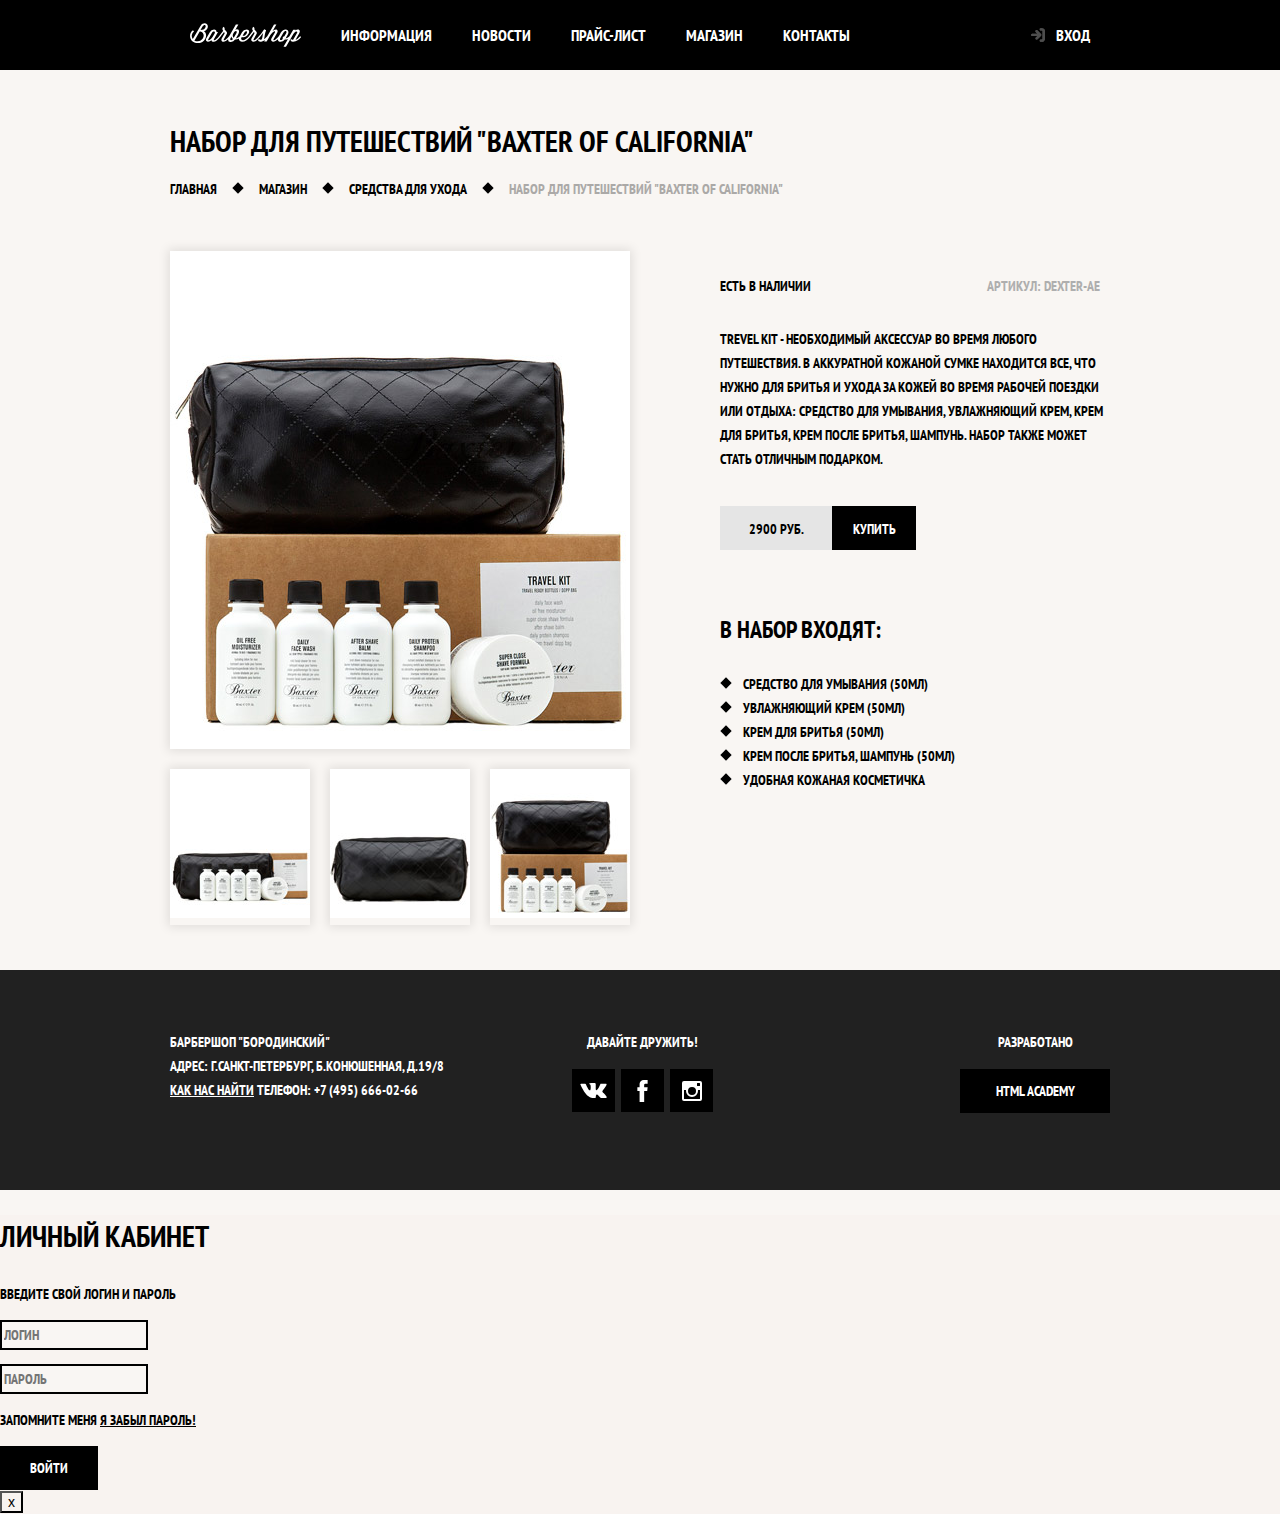
==== commit f0aed08e: "Верстка декоративных элементов" ====
--- a/catalog-item.html
+++ b/catalog-item.html
@@ -23,7 +23,7 @@
         <li><a href="contacts.html">Контакты</a></li>
       </ul>
       <ul class="user-navigation">
-        <li class="login-link">Вход</li>
+        <li><a class="login-link" href="login.html">Вход</a></li>
       </ul>
     </nav>
   </header>
@@ -40,19 +40,21 @@
       <section class="photo">
         <h2 class="visually-hidden">Фото набора для путешествий "Baxter of California"</h2>
         <div class="big-photo">
-          <img src="img/item-photo-1.jpg" width="300" height="300" alt="фото-1">
+          <img src="img/item-photo-1.jpg" width="460" height="498" alt="фото-1">
         </div>
-        <div class="small-photo">
-          <img src="img/item-photo-2.jpg" width="90" height="90" alt="фото-2">
-          <img src="img/item-photo-3.jpg" width="90" height="90" alt="фото-3">
-          <img src="img/item-photo-4.jpg" width="90" height="90" alt="фото-4">
-        </div>
+        <ul class="small-photo">
+          <li><img src="img/item-photo-2.jpg" width="140" height="149" alt="фото-2"></li>
+          <li><img src="img/item-photo-3.jpg" width="140" height="149" alt="фото-3"></li>
+          <li><img src="img/item-photo-4.jpg" width="140" height="149" alt="фото-4"></li>
+        </ul>
       </section>
 
       <section class="product-info">
         <h2 class="visually-hidden">Описание набора</h2>
+        <div class="product-container">
         <span class="available">Есть в наличии</span>
         <span class="article-number">Артикул: dexter-ae</span>
+      </div>
         <p class="description-product">Trevel kit - необходимый аксессуар во время любого путешествия. В аккуратной кожаной сумке находится все, что нужно для бритья и ухода за кожей во время рабочей поездки или отдыха: средство для умывания, увлажняющий крем, крем для бритья, крем
           после бритья, шампунь. Набор также может стать отличным подарком.</p>
         <div class="price">
@@ -75,23 +77,24 @@
 
   <footer class="main-footer">
     <div class="container">
-      <p class="footer-contacts">
-        Барбершоп "Бородинский" <br> Адрес: г.Санкт-Петербург, Б.Конюшенная, д.19/8 <br>
-        <a href="map.html">Как нас найти</a> Телефон: +7 (495) 666-02-66
-      </p>
-      <div class="footer-social">
-        <b>Давайте дружить!</b>
-        <ul>
-          <li><a class="social-btn" href="#">Вконтакте</a></li>
-          <li><a class="social-btn" href="#">Фейсбук</a></li>
-          <li><a class="social-btn" href="#">Инстаграм</a></li>
-        </ul>
-      </div>
-      <p class="footer-copyright">
-        <b>Разработано</b>
-        <a class="button" href="htmlacademy.ru">HTML Academy</a>
-      </p>
+    <p class="footer-contacts">
+      Барбершоп "Бородинский" <br> Адрес: г.Санкт-Петербург, Б.Конюшенная, д.19/8 <br>
+      <a href="map.html">Как нас найти</a> Телефон: +7 (495) 666-02-66
+    </p>
+    <div class="footer-social">
+      <b>Давайте дружить!</b>
+      <ul>
+        <li><a class="social-btn" href="#"><span class="visually-hidden">Вконтакте</span><svg xmlns="http://www.w3.org/2000/svg" width="27" height="15" viewBox="0 0 26.14 14.91"><path d="M26 13.47l-.09-.17a13.55 13.55 0 0 0-2.6-3q-.87-.83-1.1-1.12A1 1 0 0 1 22 8a10.27 10.27 0 0 1 1.22-1.78l.88-1.16q2.35-3.13 2-4L26 .94a.8.8 0 0 0-.4-.22 2.14 2.14 0 0 0-.87 0h-3.92a.51.51 0 0 0-.27 0h-.3a.6.6 0 0 0-.15.14.93.93 0 0 0-.14.24 22.22 22.22 0 0 1-1.46 3.06q-.5.84-.93 1.46a7 7 0 0 1-.71.91 4.94 4.94 0 0 1-.52.47q-.23.18-.35.15l-.23-.05a.9.9 0 0 1-.31-.33 1.49 1.49 0 0 1-.16-.53V1.6a3.14 3.14 0 0 0 0-.62 2.12 2.12 0 0 0-.14-.44.73.73 0 0 0-.28-.33 1.57 1.57 0 0 0-.46-.18A9 9 0 0 0 12.57 0a8.93 8.93 0 0 0-3.25.33 1.83 1.83 0 0 0-.52.41q-.25.3-.07.33a1.67 1.67 0 0 1 1.16.59l.08.16a2.6 2.6 0 0 1 .19.63 6.32 6.32 0 0 1 .12 1 10.59 10.59 0 0 1 0 1.7q-.07.71-.13 1.1a2.21 2.21 0 0 1-.18.64 2.69 2.69 0 0 1-.16.3l-.07.07a1 1 0 0 1-.37.07.86.86 0 0 1-.46-.19 3.27 3.27 0 0 1-.56-.52 7 7 0 0 1-.66-.93q-.37-.6-.76-1.42l-.22-.39q-.2-.38-.56-1.11t-.62-1.43A.9.9 0 0 0 5.2.9h-.07a.93.93 0 0 0-.22-.16A1.44 1.44 0 0 0 4.6.65L.87.68A1 1 0 0 0 .1.94L0 1a.44.44 0 0 0 0 .22 1.08 1.08 0 0 0 .08.37Q.9 3.53 1.86 5.31t1.66 2.87Q4.23 9.27 5 10.24t1 1.24l.37.41.34.33a8.06 8.06 0 0 0 1 .78 16.34 16.34 0 0 0 1.4.9 7.6 7.6 0 0 0 1.79.72 6.19 6.19 0 0 0 2 .22h1.57a1.08 1.08 0 0 0 .72-.3l.05-.07a.9.9 0 0 0 .1-.25 1.38 1.38 0 0 0 0-.37 4.48 4.48 0 0 1 .09-1.05 2.77 2.77 0 0 1 .23-.71 1.74 1.74 0 0 1 .29-.4 1.19 1.19 0 0 1 .23-.2h.11a.86.86 0 0 1 .77.21 4.52 4.52 0 0 1 .83.79q.39.47.93 1.05a6.41 6.41 0 0 0 1 .87l.27.16a3.31 3.31 0 0 0 .71.3 1.53 1.53 0 0 0 .76.07l3.48-.05a1.58 1.58 0 0 0 .8-.17.68.68 0 0 0 .34-.37 1.06 1.06 0 0 0 0-.46 1.71 1.71 0 0 0-.1-.36z" fill="#fff"/></svg></a></li>
+        <li><a class="social-btn" href="#"><span class="visually-hidden">Фейсбук</span><svg xmlns="http://www.w3.org/2000/svg" width="19" height="22" viewBox="0 0 10.15 21.74"><path d="M3.34 1.12A4.77 4.77 0 0 1 6.53 0h3.61v3.81H7.81a1.07 1.07 0 0 0-1.09.83v2.55h3.42c-.08 1.23-.24 2.45-.41 3.67h-3v10.87H2.21V10.86H0V7.21h2.19V3.66a3.83 3.83 0 0 1 1.15-2.54z" fill="#fff"/></svg></a></li>
+        <li><a class="social-btn" href="#"><span class="visually-hidden">Инстаграм</span><svg xmlns="http://www.w3.org/2000/svg" width="20" height="20" viewBox="0 0 20 20"><path d="M18 0H2a2 2 0 0 0-2 2v16a2 2 0 0 0 2 2h16a2 2 0 0 0 2-2V2a2 2 0 0 0-2-2zm-8 6a4 4 0 1 1-4 4 4 4 0 0 1 4-4zM2.5 18a.47.47 0 0 1-.5-.5V9h2.1a3.4 3.4 0 0 0-.1 1 6 6 0 1 0 12 0 3.4 3.4 0 0 0-.1-1H18v8.5a.47.47 0 0 1-.5.5zM18 4.5a.47.47 0 0 1-.5.5h-2a.47.47 0 0 1-.5-.5v-2a.47.47 0 0 1 .5-.5h2a.47.47 0 0 1 .5.5z" fill="#fff"/></svg>
+</a></li>
+      </ul>
     </div>
+    <p class="footer-copyright">
+      <b>Разработано</b>
+      <a class="button" href="htmlacademy.ru">HTML Academy</a>
+    </p>
+  </div>
   </footer>
 
   <section class="modal modal-login">
--- a/css/style.css
+++ b/css/style.css
@@ -13,6 +13,33 @@
   background-repeat: no-repeat;
 }
 
+img {
+  max-width: 100%;
+  height: auto;
+}
+
+a {
+  text-decoration: none;
+}
+
+.visually-hidden:not(:focus):not(:active),
+input[type="checkbox"].visually-hidden,
+input[type="radio"].visually-hidden {
+  position: absolute;
+
+  width: 1px;
+  height: 1px;
+  margin: -1px;
+  border: 0;
+  padding: 0;
+
+  white-space: nowrap;
+
+  clip-path: inset(100%);
+  clip: rect(0 0 0 0);
+  overflow: hidden;
+}
+
 .container {
   width: 940px;
   margin: 0 auto;
@@ -23,159 +50,12 @@
   margin-bottom: 75px;
 }
 
-.inner-page {
-  color: #000000;
-  background-color: #f9f6f3;
-  background-image: url("img/index-background-light.jpg");
-  background-position: 0 0;
-  background-repeat: repeat;
-}
-
-.inner-page .main-header {
-  margin-bottom: 50px;
-  background-color: #000000;
-}
-
-.inner-page .main-header-logo {
-  order: 0;
-  width: 111px;
-  height: 24px;
-  padding: 23px 20px;
-}
-
-a {
-  text-decoration: none;
-}
-
-.main-navigation {
-  display: flex;
-  flex-direction: column;
-  align-items: center;
-  font-size: 16px;
-  line-height: 20px;
-  color: #ffffff;
-  background-color: #000000;
-}
-
-.inner-page .main-navigation {
-  align-items: flex-start;
-  flex-direction: row;
-}
-
-.main-header-logo {
-  order: 2;
-  width: 368px;
-  height: 153px;
-}
-
-.main-navigation-wrapper {
-  width: 100%;
-  margin-bottom: 60px;
-  background-color: #000000;
-}
-
-.main-navigation-wrapper .container {
-  display: flex;
-  justify-content: space-between;
-}
-
-.site-navigation {
-  width: 620px;
-  margin: 0;
-  padding: 0;
-  list-style: none;
-}
-
-.user-navigation {
-  width: 140px;
-  margin: 0;
-  padding: 0;
-  list-style: none;
-}
-
-.inner-page .user-navigation {
-  margin-left: auto;
-}
-
-.catalog-title {
-  margin: 0;
-  margin-bottom: 15px;
-  padding: 0;
-}
-
-.site-navigation a, .user-navigation a {
-  color: #ffffff;
-}
-
-.site-navigation a:hover, .site-navigation a:focus, .user-navigation a:hover, .user-navigation a:focus {
-  background-color: #242424;
-}
-
-.features {
-  margin-bottom: 80px;
-}
-
-.features-list {
-  display: flex;
-  justify-content: space-between;
-  margin: 0;
-  padding: 0;
-  list-style: none;
-}
-
-.feature-item {
-  width: 300px;
-  text-align: center;
-}
-
-.feature-item h3 {
-  font-size: 30px;
-  line-height: 42px;
-}
-
-.index-columns {
-  display: flex;
-  justify-content: space-between;
-  padding: 50px 80px;
-  margin-bottom: 35px;
-  color: #000000;
-  background-color: #f8f5f2;
-  background-image: url("img/index-background-light.jpg");
-  background-position: 0 0;
-  background-repeat: repeat;
-}
-
-.index-columns h2 {
-  font-size: 30px;
-  line-height: 42px;
-}
-
-.news {
-  width: 380px;
-}
-
-.news-list {
-  list-style: none;
-}
-
-.news-item time {
-  text-transform: none;
-}
-
-.gallery {
-  width: 300px;
-}
-
-.gallery-content {
-  background-color: #cccccc;
-  border: 7px solid #ffffff;
-}
-
-.contacts {
-  width: 380px;
-}
-
 .button {
+
+  display: inline-block;
+  margin-right: 16px;
+  padding: 10px 30px;
+
   font: inherit;
   text-align: center;
   color: #ffffff;
@@ -189,11 +69,300 @@
   background-color: #663d15;
 }
 
+.button.disabled,
+.button:disabled {
+  cursor: default;
+  opacity: 0.5;
+  background-color: #000000;
+}
+
+.inner-page {
+  color: #000000;
+  background-color: #f9f6f3;
+  background-image: url("img/index-background-light.jpg");
+  background-position: 0 0;
+  background-repeat: repeat;
+}
+
+.inner-page .main-header {
+  margin-bottom: 50px;
+  background-color: #000000;
+}
+
+.inner-page .main-header-logo {
+  order: 0;
+  width: 111px;
+  height: 24px;
+  padding: 23px 20px;
+}
+
+.main-navigation {
+  display: flex;
+  flex-direction: column;
+  align-items: center;
+  font-size: 16px;
+  line-height: 20px;
+  color: #ffffff;
+  background-color: #000000;
+}
+
+.inner-page .main-navigation {
+  align-items: flex-start;
+  flex-direction: row;
+}
+
+.main-header-logo {
+  order: 2;
+  width: 368px;
+  height: 153px;
+}
+
+.main-navigation-wrapper {
+  width: 100%;
+  margin-bottom: 60px;
+  background-color: #000000;
+}
+
+.main-navigation-wrapper .container {
+  display: flex;
+  justify-content: space-between;
+}
+
+.site-navigation,
+.user-navigation {
+  list-style: none;
+  margin: 0;
+  padding: 0;
+}
+
+.site-navigation {
+  display: flex;
+  flex-wrap: wrap;
+  width: 620px;
+  }
+
+.user-navigation {
+  display: flex;
+  max-width: 140px;
+}
+
+.inner-page .user-navigation {
+  margin-left: auto;
+}
+
+.catalog-title {
+  margin: 0;
+  margin-bottom: 15px;
+  padding: 0;
+}
+
+.site-navigation a, .user-navigation a {
+  display: block;
+  padding: 25px 20px;
+  color: #ffffff;
+}
+
+.site-navigation a:hover, .site-navigation a:focus, .user-navigation a:hover, .user-navigation a:focus {
+  background-color: #242424;
+}
+
+.user-navigation .login-link {
+  position: relative;
+  padding-left: 50px;
+}
+
+.login-link::before {
+  content: "";
+
+  position: absolute;
+  top: 27px;
+  left: 24px;
+  width: 16px;
+  height: 18px;
+
+  background-image: url("../img/login.svg");
+  background-repeat: no-repeat;
+  background-position: 0 0;
+
+  opacity: 0.3;
+}
+
+.login-link:hover::before,
+.login-link:focus::before,
+.login-link:active::before {
+  opacity: 1;
+}
+
+.features {
+  margin-bottom: 80px;
+}
+
+.features-list {
+  display: flex;
+  justify-content: space-between;
+  margin: 0;
+  padding: 0;
+  list-style: none;
+}
+
+.feature-item {
+  width: 300px;
+  text-align: center;
+}
+
+.feature-item h3 {
+  position: relative;
+  margin: 0;
+  margin-bottom: 60px;
+  font-size: 30px;
+  line-height: 42px;
+}
+
+.feature-item h3::after {
+  content: "";
+
+  position: absolute;
+  bottom: -30px;
+  left: 50%;
+
+  width: 20px;
+  height: 20px;
+  margin-left: -10px;
+
+  background-color: #ffffff;
+
+  transform: rotate(45deg);
+}
+
+.feature-item p {
+  margin: 0 10px;
+}
+
+.index-columns {
+  display: flex;
+  justify-content: space-between;
+  padding: 50px 80px;
+  margin-bottom: 35px;
+  color: #000000;
+  background-color: #f8f5f2;
+  background-image: url("../img/vertical-shadow.png"),
+  url("../img/index-background-light.jpg");
+  background-position: center, 0 0;
+  background-repeat: no-repeat, repeat;
+}
+
+.index-columns h2 {
+  margin: 0;
+  margin-bottom: 25px;
+  font-size: 30px;
+  line-height: 42px;
+}
+
+.news {
+  width: 380px;
+}
+
+.news-list {
+  margin: 0;
+  margin-bottom: 25px;
+  padding: 0;
+  list-style: none;
+}
+
+.news-item {
+  margin-bottom: 25px;
+}
+
+.news-item p {
+  margin: 0;
+}
+
+.news-item time {
+  text-transform: none;
+}
+
+.gallery {
+  width: 300px;
+}
+
+.gallery-container {
+  position: relative;
+  height: 260px;
+}
+
+.gallery-content {
+  height: 164px;
+  margin: 0;
+  background-color: #cccccc;
+  border: 7px solid #ffffff;
+}
+
+.gallery-content img {
+  width: 286px;
+  height: 164px;
+}
+
+.gallery-button {
+  box-sizing: border-box;
+  position: absolute;
+  bottom: 0;
+
+  width: 140px;
+  margin: 0;
+}
+
+.gallery-button-back {
+  left: 0;
+}
+
+.gallery-button-next {
+  right: 0;
+}
+
+.contacts {
+  width: 380px;
+}
+
+.contacts p {
+  margin: 0;
+  margin-bottom: 25px;
+}
+
 .appointment {
   width: 300px;
 }
 
+.appointment-info {
+  margin: 0;
+  margin-bottom: 15px;
+}
+
+.appointment-form {
+  display: flex;
+  flex-wrap: wrap;
+  justify-content: space-between;
+}
+
+.appointment-item {
+  width: 140px;
+  margin: 0;
+  margin-bottom: 10px;
+}
+
+.appointment-item label {
+  display: block;
+  margin-bottom: 9px;
+  margin-left: 15px;
+}
+
 .appointment-item input {
+  box-sizing: border-box;
+  width: 140px;
+  padding-top: 8px;
+  padding-left: 15px;
+  padding-right: 15px;
+  padding-bottom: 7px;
+
   font: inherit;
   background-color: transparent;
   border: 2px solid #000000;
@@ -201,6 +370,13 @@
 
 .appointment-item input:focus {
   border-color: #663d15;
+}
+
+.appointment .button {
+  display: block;
+  width: 100%;
+  margin-top: 10px;
+  margin-right: 0;
 }
 
 .inner-page .catalog-navigation {
@@ -287,12 +463,39 @@
   text-align: center;
 }
 
+.footer-social b {
+  display: block;
+  margin-bottom: 15px;
+}
+
 .footer-social ul {
+  display: flex;
+  flex-wrap: wrap;
+  justify-content: space-between;
+  width: 141px;
+  margin: 0 auto;
+  padding: 0;
   list-style: none;
 }
 
 .social-btn {
-  color: #ffffff;
+  display: flex;
+  align-items: center;
+  justify-content: center;
+width: 43px;
+height: 43px;
+
+background-color: #000000;
+}
+
+.social-btn:hover,
+.social-btn:focus {
+  background-color: #ffffff;
+}
+
+.social-btn:hover path,
+.social-btn:focus path {
+  fill: #000000;
 }
 
 .footer-copyright {
@@ -300,6 +503,16 @@
   margin: 0;
   margin-left: auto;
   text-align: center;
+}
+
+.footer-copyright b {
+  display: block;
+  margin-bottom: 15px;
+}
+
+.footer-copyright .button {
+  display: block;
+  margin-right: 0;
 }
 
 .footer-copyright .button:hover, .footer-copyright .button:focus {
@@ -359,7 +572,39 @@
 }
 
 .catalog-navigation {
-  list-style: none;
+  display: flex;
+  justify-content: flex-start;
+  flex-wrap: wrap;
+  padding: 0;
+  margin: 0;
+  margin-bottom: 50px;
+  list-style: none;
+}
+
+.catalog-navigation li {
+  position: relative;
+
+  margin-right: 42px;
+}
+
+.catalog-navigation li:last-child {
+  margin-right: 0;
+  }
+
+.catalog-navigation li::after {
+  content: "";
+  position: absolute;
+  top: 7px;
+  right: -25px;
+  width: 8px;
+  height: 8px;
+  background-color: #000000;
+  transform: rotate(45deg);
+
+}
+
+.catalog-navigation li:last-child::after {
+  display: none;
 }
 
 .catalog-navigation a {
@@ -370,6 +615,10 @@
   text-decoration: underline;
 }
 
+.breadcrumbs-current {
+  color: #aba9a7;
+}
+
 a.breadcrumbs-current {
   color: #aba9a7;
 }
@@ -378,18 +627,70 @@
   text-decoration: none;
 }
 
+.filter {
+  width: 180px;
+}
+
 .filter fieldset {
+  padding: 0;
+  margin: 0;
+  margin-bottom: 30px;
   border: none;
 }
 
+.filter fieldset:first-child {
+  margin-bottom: 35px;
+}
+
 .filter legend {
+  margin-bottom: 26px;
   font-size: 24px;
   line-height: 30px;
 }
 
 .filter ul {
+  margin: 0;
+  padding: 0;
   list-style: none;
   line-height: 18px;
+}
+
+.filter-option {
+  margin-bottom: 19px;
+  padding-left: 45px;
+}
+
+.filter-option label {
+  position: relative;
+
+  display: block;
+
+  cursor: pointer;
+  user-select: none;
+}
+
+.filter-input-checkbox + label::before {
+  content: "";
+  position: absolute;
+  left: -42px;
+  top: 0;
+
+  width: 16px;
+  height: 16px;
+
+  border: 2px solid #000000;
+}
+
+.filter-input-checkbox:checked + label::after {
+  content: "";
+  position: absolute;
+  top: 4px;
+  left: -38px;
+  width: 12px;
+  height: 12px;
+  background-image: url("../img/cross.svg");
+  background-repeat: no-repeat;
+  background-position: 0 0;
 }
 
 .filter-input:hover+label, .filter-input:focus+label {
@@ -399,6 +700,28 @@
 .filter-input:disabled+label {
   color: #000000;
   opacity: 0.5;
+}
+
+.filter-input-radio + label::before {
+  content: "";
+  position: absolute;
+  left: -42px;
+  top: -1px;
+  width: 16px;
+  height: 16px;
+  border: 2px solid #000000;
+  border-radius: 50%;
+}
+
+.filter-input-radio:checked + label::after {
+  content: "";
+  position: absolute;
+  top: 5px;
+  left: -36px;
+  width: 8px;
+  height: 8px;
+  background-color: #000000;
+  border-radius: 50%;
 }
 
 .product-list {
@@ -415,16 +738,36 @@
 }
 
 .catalog-item a {
+  display: flex;
+  flex-direction: column;
   color: #000000;
 }
 
 .catalog-item h3 {
+  margin-top: 17px;
+  margin-bottom: 12px;
+  margin-left: 16px;
+  margin-right: 15px;
   font-size: 14px;
   line-height: 18px;
   text-transform: none;
 }
 
+.product-list img {
+  width: 220px;
+  height: 165px;
+  margin: 0;
+}
+
+.price {
+  display: flex;
+  margin: 15px;
+  margin-top: 0;
+}
+
 .price .price-rub {
+  width: 112px;
+  padding: 13px 25px 11px;
   font-size: 14px;
   line-height: 20px;
   text-align: center;
@@ -432,18 +775,33 @@
 }
 
 .price .button {
+  width: 50px;
+  padding: 13px 18px 11px;
+  margin-right: 0;
   line-height: 20px;
   color: #ffffff;
 }
 
 .pagination-list {
+  display: flex;
+  flex-wrap: wrap;
   margin: 0;
   padding: 0;
   margin-bottom: 25px;
   list-style: none;
 }
 
+.pagination-item {
+  margin-right: 5px;
+}
+
+.pagination-item:last-child {
+  margin-right: 0;
+}
+
 .pagination-item a {
+  display: block;
+  padding: 10px 19px;
   color: #ffffff;
   background-color: #000000;
 }
@@ -462,12 +820,44 @@
   background-color: #ffffff;
 }
 
-.big-photo img {
+.big-photo {
+  width: 460px;
+  height: 498px;
+  margin: 0;
+  margin-bottom: 20px;
   box-shadow: 0 0 10px 2px rgba(0, 0, 0, 0.1);
 }
 
-.small-photo img {
+.small-photo {
+  display: flex;
+  list-style: none;
+  padding: 0;
+  margin: 0;
+}
+
+.small-photo li {
   box-shadow: 0 0 10px 2px rgba(0, 0, 0, 0.1);
+  margin-right: 20px;
+}
+
+.small-photo li:last-child {
+margin-right: 0;
+  }
+
+.product-info {
+  width: 390px;
+ padding-top: 23px;
+}
+
+.product-container {
+  display: flex;
+  justify-content: space-between;
+  padding-right: 10px;
+  margin-bottom: 29px;
+}
+
+.product-container span {
+  width: 200px;
 }
 
 .article-number {
@@ -475,17 +865,63 @@
   color: #aeaeae;
 }
 
+.description-product {
+  margin-bottom: 35px;
+}
+
+.price {
+  display: flex;
+  margin-bottom: 63px;
+  margin: 0;
+}
+
 .price-rub {
-  line-height: 20px;
+  width: 112px;
+  padding-top: 13px;
+  padding-left: 36px;
+  padding-right: 36px;
+  padding-bottom: 11px;
+  margin-bottom: 65px;
+
+  font-size: 14px;
+  line-height: 24px;
   text-align: center;
+
   background-color: #e5e5e5;
+
+  box-sizing: border-box;
+}
+
+.buy .button {
+  padding-left: 17px;
+  padding-right: 17px;
 }
 
 .complete {
+  margin: 0;
+  margin-bottom: 27px;
   font-size: 24px;
   line-height: 30px;
 }
 
 .complete-name {
-  list-style: none;
-}
+  margin: 0;
+  padding: 0;
+  list-style: none;
+}
+
+.complete-name li {
+  position: relative;
+  padding-left: 23px;
+}
+
+.complete-name li::before {
+  content: "";
+  position: absolute;
+  top: 7px;
+  left: 2px;
+  width: 8px;
+  height: 8px;
+  background-color: #000000;
+  transform: rotate(45deg);
+}
